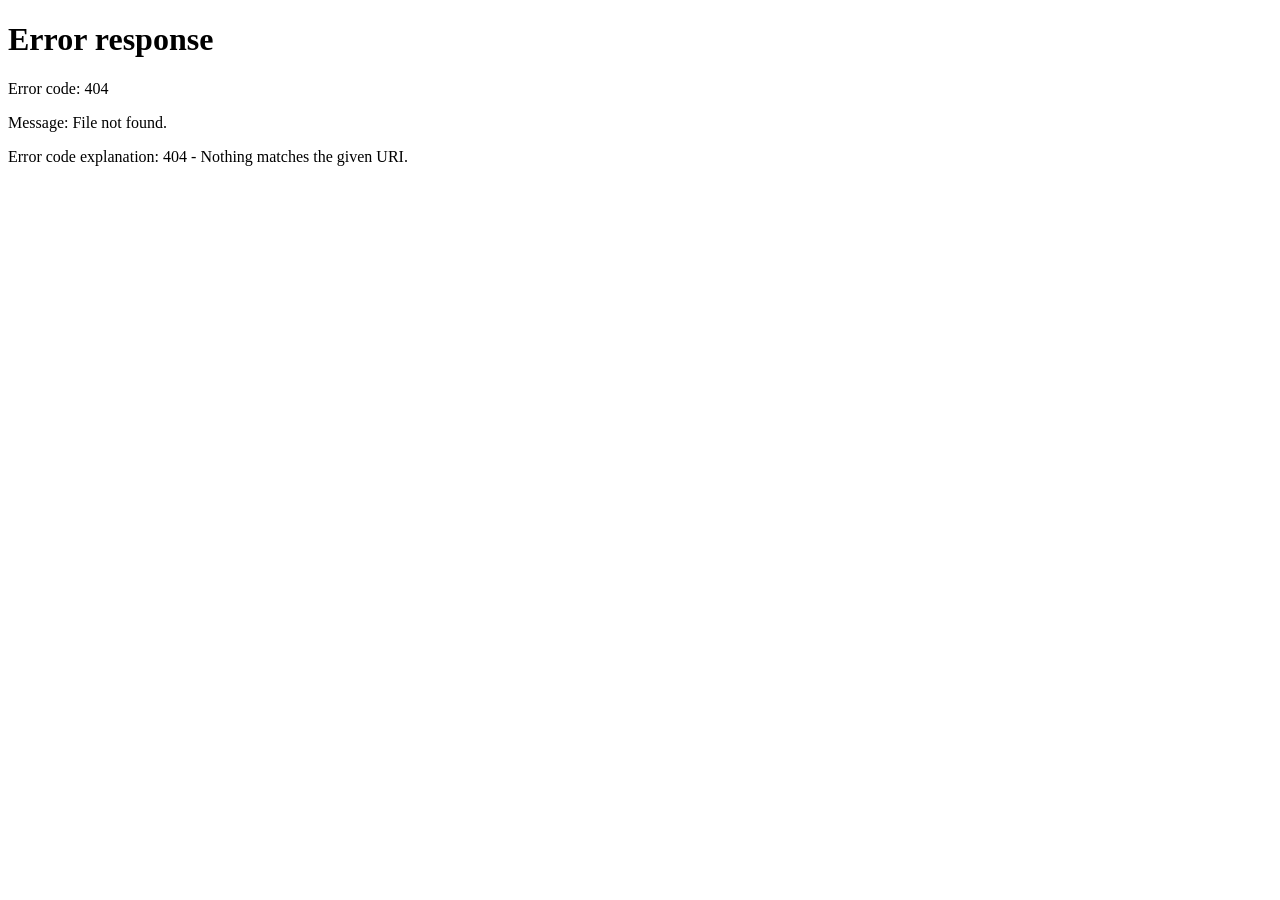
==== pages/anima/index.html @ 04b423d2 "release: v1.2.5 - 认知观测台全景版与页面精简整合" ====
<!doctype html>
<html lang="zh-CN">
<head>
  <meta charset="utf-8" />
  <meta name="viewport" content="width=device-width, initial-scale=1" />
  <title>Anima Cognitive Observatory</title>
  <style>
    :root {
      color-scheme: dark;
      --bg: #111827;
      --panel: #1f2937;
      --text: #f8fafc;
      --muted: #cbd5e1;
      --line: rgba(148, 163, 184, 0.22);
      --accent: #f59e0b;
    }

    * { box-sizing: border-box; }
    body {
      margin: 0;
      min-height: 100vh;
      display: grid;
      place-items: center;
      padding: 28px;
      font-family: ui-sans-serif, system-ui, -apple-system, BlinkMacSystemFont, "Segoe UI", sans-serif;
      background:
        radial-gradient(circle at 20% 18%, rgba(245, 158, 11, 0.22), transparent 28%),
        radial-gradient(circle at 82% 82%, rgba(14, 165, 233, 0.2), transparent 32%),
        var(--bg);
      color: var(--text);
    }

    main {
      width: min(760px, 100%);
      padding: 28px;
      border: 1px solid var(--line);
      border-radius: 22px;
      background: linear-gradient(145deg, rgba(31, 41, 55, 0.96), rgba(15, 23, 42, 0.92));
      box-shadow: 0 22px 80px rgba(0, 0, 0, 0.38);
    }

    .eyebrow {
      color: var(--accent);
      font-size: 12px;
      font-weight: 800;
      letter-spacing: 0.16em;
      text-transform: uppercase;
    }

    h1 {
      margin: 10px 0 10px;
      font-size: clamp(28px, 5vw, 46px);
      line-height: 1.05;
    }

    p {
      margin: 0;
      color: var(--muted);
      line-height: 1.7;
      font-size: 15px;
    }

    .actions {
      display: flex;
      flex-wrap: wrap;
      gap: 12px;
      margin-top: 24px;
    }

    a {
      display: inline-flex;
      align-items: center;
      justify-content: center;
      min-height: 42px;
      padding: 0 16px;
      border-radius: 12px;
      color: #111827;
      background: var(--accent);
      text-decoration: none;
      font-weight: 800;
    }

    a.secondary {
      color: var(--text);
      background: rgba(148, 163, 184, 0.12);
      border: 1px solid var(--line);
    }
  </style>
</head>
<body>
  <main>
    <div class="eyebrow">Anima Unified Plugin Page</div>
    <h1>进入 Cognitive Observatory</h1>
    <p>
      Anima 现在只暴露一个 AstrBot 插件页面入口。能力树、运行仪表盘、Sylanne 面板和认知观测台都收束在统一 Portal 中，
      旧的内部路径仍保留给 iframe 与独立 WebUI 使用。
    </p>
    <div class="actions">
      <a href="/astrbot_plugin_anima/">打开统一 Portal</a>
      <a class="secondary" href="/astrbot_plugin_anima/health">检查健康状态</a>
    </div>
  </main>
  <script>
    const target = "/astrbot_plugin_anima/" + window.location.search;
    window.setTimeout(() => {
      window.location.replace(target);
    }, 250);
  </script>
</body>
</html>
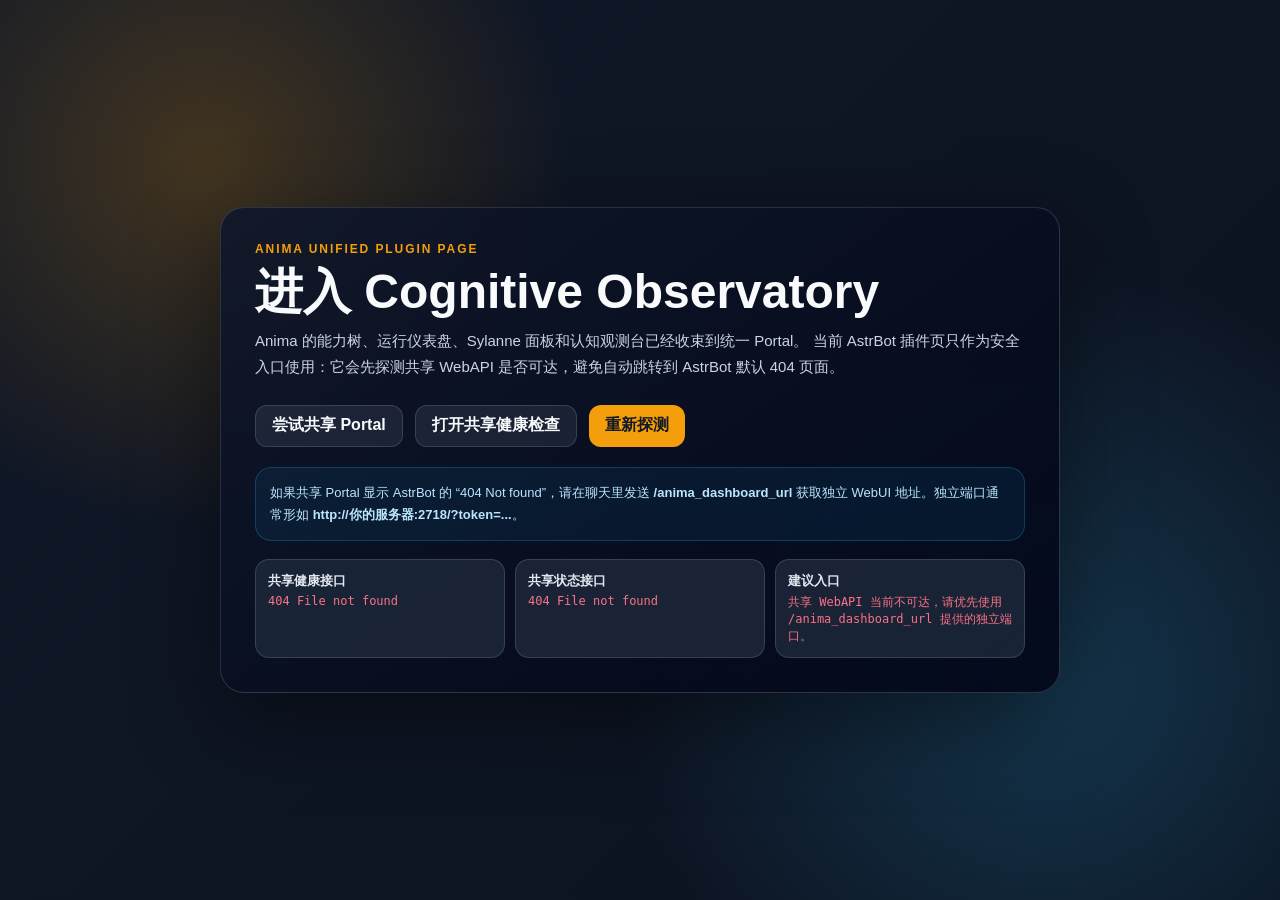
==== commit 0f31c9fb: "release: v1.2.8 - WebUI diagnostics hardening" ====
--- a/pages/anima/index.html
+++ b/pages/anima/index.html
@@ -7,12 +7,17 @@
   <style>
     :root {
       color-scheme: dark;
-      --bg: #111827;
-      --panel: #1f2937;
+      --bg: #0b1220;
+      --panel: rgba(15, 23, 42, 0.9);
+      --panel-2: rgba(30, 41, 59, 0.82);
       --text: #f8fafc;
       --muted: #cbd5e1;
-      --line: rgba(148, 163, 184, 0.22);
+      --line: rgba(148, 163, 184, 0.24);
       --accent: #f59e0b;
+      --cyan: #38bdf8;
+      --ok: #34d399;
+      --warn: #fbbf24;
+      --bad: #fb7185;
     }
 
     * { box-sizing: border-box; }
@@ -22,41 +27,41 @@
       display: grid;
       place-items: center;
       padding: 28px;
-      font-family: ui-sans-serif, system-ui, -apple-system, BlinkMacSystemFont, "Segoe UI", sans-serif;
+      font-family: "Segoe UI", "Microsoft YaHei", sans-serif;
       background:
-        radial-gradient(circle at 20% 18%, rgba(245, 158, 11, 0.22), transparent 28%),
-        radial-gradient(circle at 82% 82%, rgba(14, 165, 233, 0.2), transparent 32%),
-        var(--bg);
+        radial-gradient(circle at 16% 18%, rgba(245, 158, 11, 0.22), transparent 28%),
+        radial-gradient(circle at 82% 76%, rgba(56, 189, 248, 0.2), transparent 34%),
+        linear-gradient(135deg, #111827, var(--bg));
       color: var(--text);
     }
 
     main {
-      width: min(760px, 100%);
-      padding: 28px;
+      width: min(840px, 100%);
+      padding: clamp(22px, 4vw, 34px);
       border: 1px solid var(--line);
-      border-radius: 22px;
-      background: linear-gradient(145deg, rgba(31, 41, 55, 0.96), rgba(15, 23, 42, 0.92));
-      box-shadow: 0 22px 80px rgba(0, 0, 0, 0.38);
+      border-radius: 24px;
+      background: linear-gradient(145deg, var(--panel), rgba(2, 6, 23, 0.9));
+      box-shadow: 0 24px 90px rgba(0, 0, 0, 0.44);
     }
 
     .eyebrow {
       color: var(--accent);
       font-size: 12px;
-      font-weight: 800;
+      font-weight: 900;
       letter-spacing: 0.16em;
       text-transform: uppercase;
     }
 
     h1 {
       margin: 10px 0 10px;
-      font-size: clamp(28px, 5vw, 46px);
-      line-height: 1.05;
+      font-size: clamp(28px, 5vw, 48px);
+      line-height: 1.08;
     }
 
     p {
       margin: 0;
       color: var(--muted);
-      line-height: 1.7;
+      line-height: 1.75;
       font-size: 15px;
     }
 
@@ -67,24 +72,69 @@
       margin-top: 24px;
     }
 
-    a {
+    a, button {
       display: inline-flex;
       align-items: center;
       justify-content: center;
       min-height: 42px;
       padding: 0 16px;
+      border: 0;
       border-radius: 12px;
       color: #111827;
       background: var(--accent);
       text-decoration: none;
-      font-weight: 800;
-    }
-
-    a.secondary {
+      font: inherit;
+      font-weight: 850;
+      cursor: pointer;
+    }
+
+    .secondary {
       color: var(--text);
       background: rgba(148, 163, 184, 0.12);
       border: 1px solid var(--line);
     }
+
+    .hint {
+      margin-top: 20px;
+      padding: 14px;
+      border: 1px solid rgba(56, 189, 248, 0.22);
+      border-radius: 16px;
+      background: rgba(14, 165, 233, 0.08);
+      color: #bae6fd;
+      font-size: 13px;
+      line-height: 1.7;
+    }
+
+    .checks {
+      display: grid;
+      grid-template-columns: repeat(auto-fit, minmax(210px, 1fr));
+      gap: 10px;
+      margin-top: 18px;
+    }
+
+    .check {
+      padding: 12px;
+      border: 1px solid var(--line);
+      border-radius: 14px;
+      background: var(--panel-2);
+    }
+
+    .check strong {
+      display: block;
+      margin-bottom: 4px;
+      color: #e2e8f0;
+      font-size: 13px;
+    }
+
+    .status {
+      color: var(--warn);
+      font-family: ui-monospace, SFMono-Regular, Consolas, monospace;
+      font-size: 12px;
+      word-break: break-word;
+    }
+
+    .status.ok { color: var(--ok); }
+    .status.bad { color: var(--bad); }
   </style>
 </head>
 <body>
@@ -92,19 +142,75 @@
     <div class="eyebrow">Anima Unified Plugin Page</div>
     <h1>进入 Cognitive Observatory</h1>
     <p>
-      Anima 现在只暴露一个 AstrBot 插件页面入口。能力树、运行仪表盘、Sylanne 面板和认知观测台都收束在统一 Portal 中，
-      旧的内部路径仍保留给 iframe 与独立 WebUI 使用。
+      Anima 的能力树、运行仪表盘、Sylanne 面板和认知观测台已经收束到统一 Portal。
+      当前 AstrBot 插件页只作为安全入口使用：它会先探测共享 WebAPI 是否可达，避免自动跳转到 AstrBot 默认 404 页面。
     </p>
     <div class="actions">
-      <a href="/astrbot_plugin_anima/">打开统一 Portal</a>
-      <a class="secondary" href="/astrbot_plugin_anima/health">检查健康状态</a>
+      <a id="sharedLink" href="/astrbot_plugin_anima/anima" class="secondary">尝试共享 Portal</a>
+      <a id="healthLink" href="/astrbot_plugin_anima/health" class="secondary">打开共享健康检查</a>
+      <button id="probeBtn" type="button">重新探测</button>
     </div>
+    <div class="hint">
+      如果共享 Portal 显示 AstrBot 的 “404 Not found”，请在聊天里发送
+      <strong>/anima_dashboard_url</strong> 获取独立 WebUI 地址。独立端口通常形如
+      <strong>http://你的服务器:2718/?token=...</strong>。
+    </div>
+    <section class="checks" aria-live="polite">
+      <div class="check">
+        <strong>共享健康接口</strong>
+        <div id="healthStatus" class="status">waiting</div>
+      </div>
+      <div class="check">
+        <strong>共享状态接口</strong>
+        <div id="stateStatus" class="status">waiting</div>
+      </div>
+      <div class="check">
+        <strong>建议入口</strong>
+        <div id="entryStatus" class="status">probing</div>
+      </div>
+    </section>
   </main>
   <script>
-    const target = "/astrbot_plugin_anima/" + window.location.search;
-    window.setTimeout(() => {
-      window.location.replace(target);
-    }, 250);
+    const sharedLink = document.getElementById('sharedLink');
+    const healthLink = document.getElementById('healthLink');
+    const healthStatus = document.getElementById('healthStatus');
+    const stateStatus = document.getElementById('stateStatus');
+    const entryStatus = document.getElementById('entryStatus');
+
+    async function probe(url, target) {
+      try {
+        const response = await fetch(url, { headers: { Accept: 'application/json' } });
+        target.textContent = `${response.status} ${response.statusText || ''}`.trim();
+        target.className = response.ok ? 'status ok' : 'status bad';
+        return response.ok;
+      } catch (error) {
+        target.textContent = error && error.message ? error.message : 'request failed';
+        target.className = 'status bad';
+        return false;
+      }
+    }
+
+    async function runProbe() {
+      healthStatus.textContent = 'probing';
+      stateStatus.textContent = 'probing';
+      entryStatus.textContent = 'probing';
+      healthStatus.className = stateStatus.className = entryStatus.className = 'status';
+
+      const healthOk = await probe('/astrbot_plugin_anima/health', healthStatus);
+      const stateOk = await probe('/astrbot_plugin_anima/api/state', stateStatus);
+      if (healthOk || stateOk) {
+        sharedLink.className = '';
+        entryStatus.textContent = '共享 WebAPI 可达，可以尝试共享 Portal。';
+        entryStatus.className = 'status ok';
+      } else {
+        sharedLink.className = 'secondary';
+        entryStatus.textContent = '共享 WebAPI 当前不可达，请优先使用 /anima_dashboard_url 提供的独立端口。';
+        entryStatus.className = 'status bad';
+      }
+    }
+
+    document.getElementById('probeBtn').addEventListener('click', runProbe);
+    runProbe();
   </script>
 </body>
 </html>
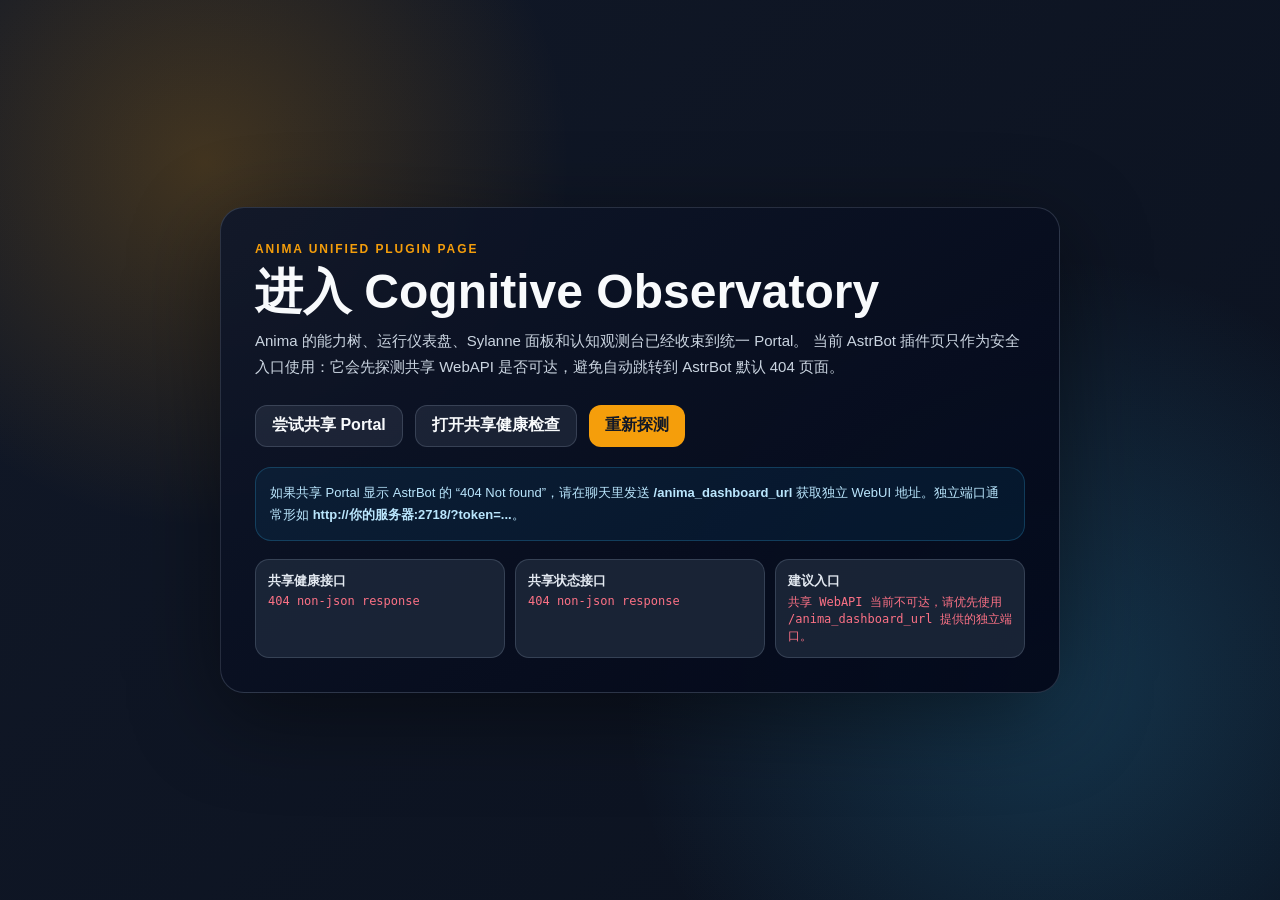
==== commit c3476188: "release: v1.2.9 - WebUI listener takeover hotfix" ====
--- a/pages/anima/index.html
+++ b/pages/anima/index.html
@@ -180,11 +180,19 @@
     async function probe(url, target) {
       try {
         const response = await fetch(url, { headers: { Accept: 'application/json' } });
-        target.textContent = `${response.status} ${response.statusText || ''}`.trim();
-        target.className = response.ok ? 'status ok' : 'status bad';
-        return response.ok;
+        const text = await response.text();
+        const contentType = response.headers.get('content-type') || '';
+        const astrbot404 = text.includes('404 Not found') || text.includes('docs.astrbot.app/faq');
+        const jsonLike = contentType.includes('json') || text.trim().startsWith('{');
+        const ok = response.ok && !astrbot404 && jsonLike;
+        target.textContent = ok
+          ? `${response.status} JSON`
+          : `${response.status} ${astrbot404 ? 'AstrBot default 404 body' : 'non-json response'}`;
+        target.className = ok ? 'status ok' : 'status bad';
+        return ok;
       } catch (error) {
-        target.textContent = error && error.message ? error.message : 'request failed';
+        const message = error && error.message ? error.message : 'request failed';
+        target.textContent = `probe unavailable: ${message}`;
         target.className = 'status bad';
         return false;
       }
